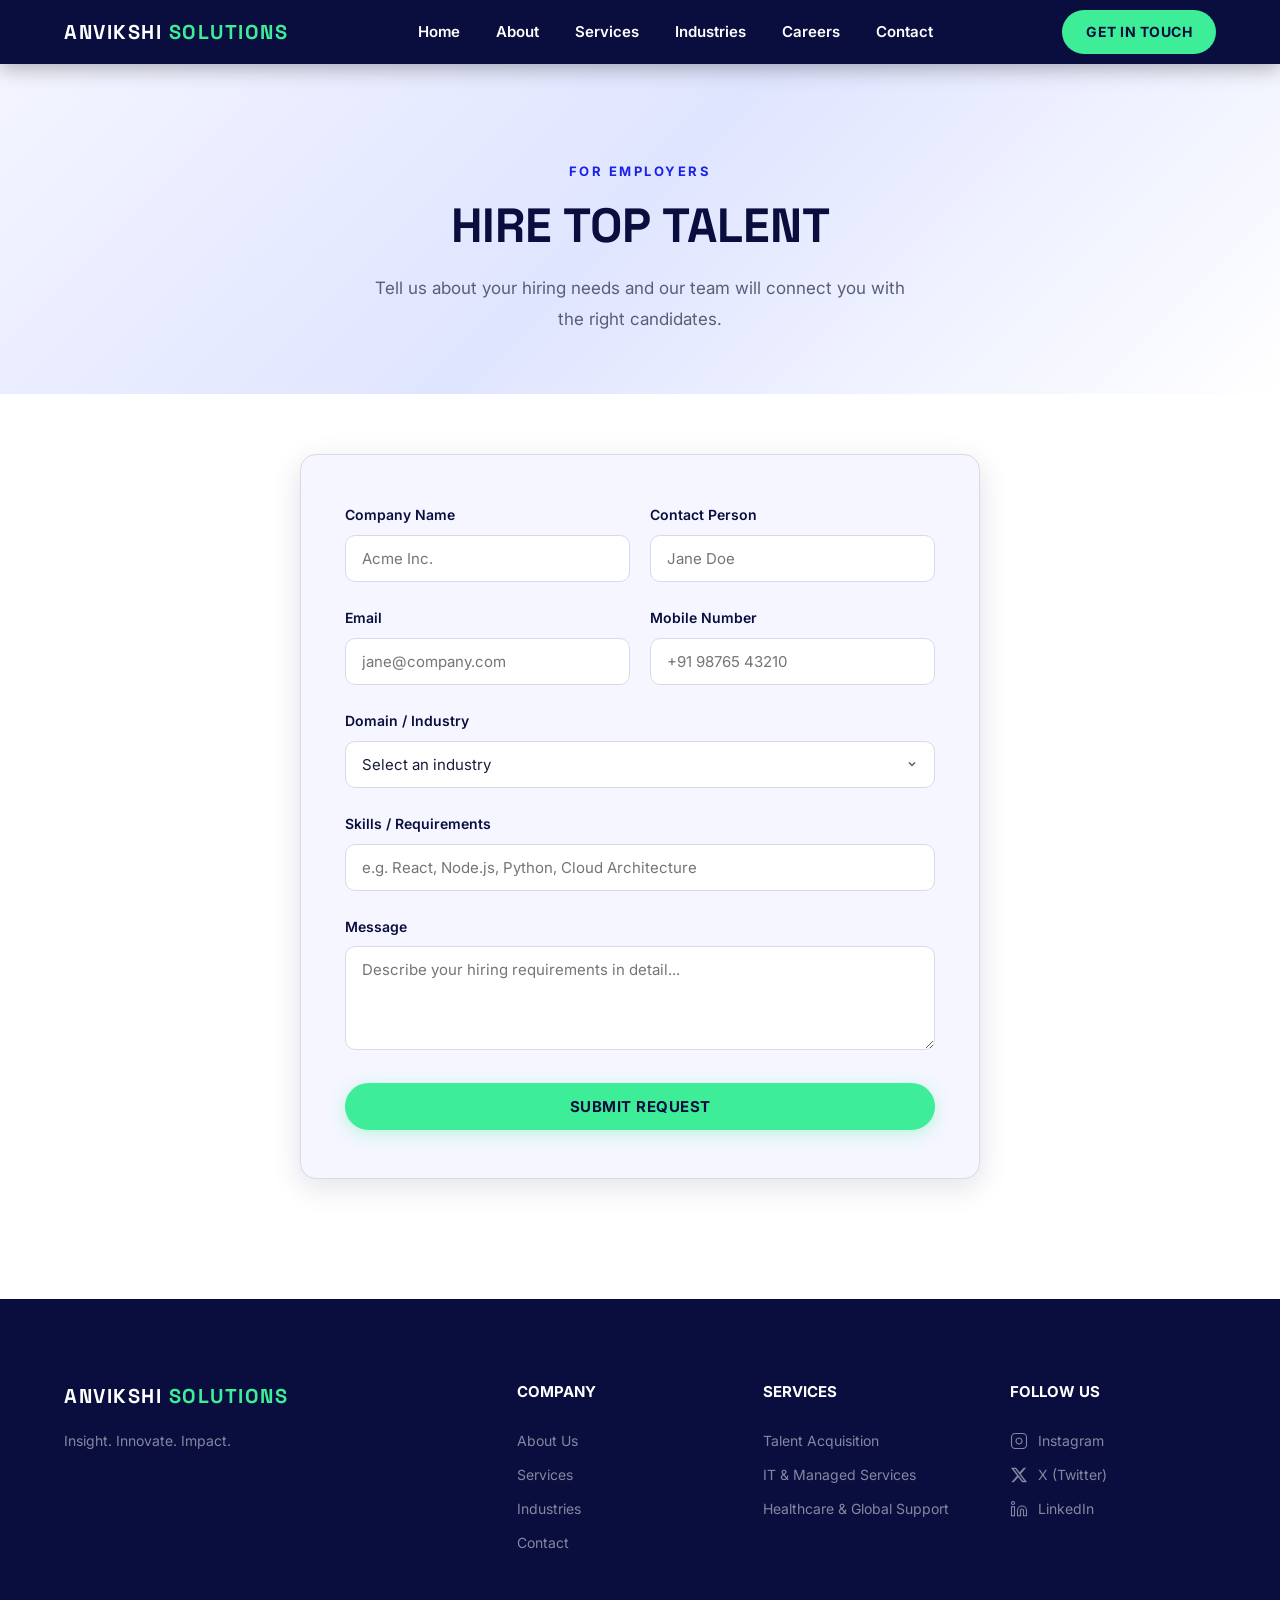
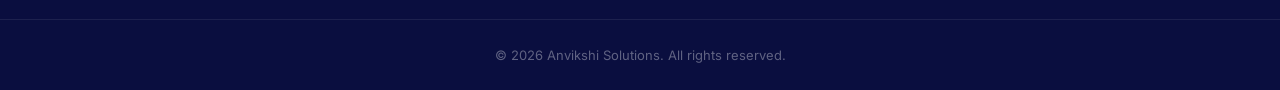
==== hire-talent.html @ 7a4a29b4 "updated website changes" ====
<!DOCTYPE html>
<html lang="en">
<head>
  <meta charset="UTF-8" />
  <meta name="viewport" content="width=device-width, initial-scale=1.0" />
  <title>Hire Talent — Anvikshi Solutions</title>
  <meta name="description" content="Partner with Anvikshi Solutions for strategic hiring and talent acquisition across industries." />
  <link rel="preconnect" href="https://fonts.googleapis.com" />
  <link rel="preconnect" href="https://fonts.gstatic.com" crossorigin />
  <link href="https://fonts.googleapis.com/css2?family=Space+Grotesk:wght@400;500;600;700&family=Inter:wght@300;400;500;600;700&display=swap" rel="stylesheet" />
  <link rel="stylesheet" href="index.css" />
  <link rel="stylesheet" href="page-form.css" />
</head>
<body>

  <!-- ===== NAVBAR ===== -->
  <nav class="navbar scrolled" id="navbar">
    <div class="nav-container">
      <a href="index.html" class="nav-logo">
        <span class="logo-text">ANVIKSHI <span class="logo-accent">SOLUTIONS</span></span>
      </a>
      <ul class="nav-links" id="navLinks">
        <li><a href="index.html#hero">Home</a></li>
        <li><a href="index.html#about">About</a></li>
        <li><a href="index.html#pillars">Services</a></li>
        <li><a href="index.html#industries">Industries</a></li>
        <li><a href="index.html#careers">Careers</a></li>
        <li><a href="index.html#contact">Contact</a></li>
      </ul>
      <a href="index.html#contact" class="nav-cta">Get in Touch</a>
      <button class="hamburger" id="hamburger" aria-label="Toggle Navigation">
        <span></span><span></span><span></span>
      </button>
    </div>
  </nav>

  <!-- ===== PAGE HERO ===== -->
  <section class="page-hero">
    <div class="container">
      <p class="section-tag">For Employers</p>
      <h1 class="section-title">Hire Top Talent</h1>
      <p class="section-subtitle">Tell us about your hiring needs and our team will connect you with the right candidates.</p>
    </div>
  </section>

  <!-- ===== FORM ===== -->
  <section class="page-form-section">
    <div class="container">
      <form class="page-form-card" id="hireForm">
        <div class="form-row">
          <div class="form-group">
            <label for="companyName">Company Name</label>
            <input type="text" id="companyName" name="companyName" placeholder="Acme Inc." required />
          </div>
          <div class="form-group">
            <label for="contactPerson">Contact Person</label>
            <input type="text" id="contactPerson" name="contactPerson" placeholder="Jane Doe" required />
          </div>
        </div>
        <div class="form-row">
          <div class="form-group">
            <label for="email">Email</label>
            <input type="email" id="email" name="email" placeholder="jane@company.com" required />
          </div>
          <div class="form-group">
            <label for="mobile">Mobile Number</label>
            <input type="tel" id="mobile" name="mobile" placeholder="+91 98765 43210" required />
          </div>
        </div>
        <div class="form-group">
          <label for="domain">Domain / Industry</label>
          <select id="domain" name="domain" required>
            <option value="" disabled selected>Select an industry</option>
            <option value="Information Technology">Information Technology</option>
            <option value="Healthcare">Healthcare</option>
            <option value="Infrastructure">Infrastructure</option>
            <option value="Finance">Finance</option>
            <option value="Support Services">Support Services</option>
            <option value="Manufacturing">Manufacturing</option>
          </select>
        </div>
        <div class="form-group">
          <label for="skills">Skills / Requirements</label>
          <input type="text" id="skills" name="skills" placeholder="e.g. React, Node.js, Python, Cloud Architecture" required />
        </div>
        <div class="form-group">
          <label for="message">Message</label>
          <textarea id="message" name="message" rows="4" placeholder="Describe your hiring requirements in detail..." required></textarea>
        </div>
        <button type="submit" class="btn btn-primary btn-full">Submit Request</button>
      </form>
    </div>
  </section>

  <!-- ===== FOOTER ===== -->
  <footer class="footer">
    <div class="container footer-grid">
      <div class="footer-brand">
        <a href="index.html" class="nav-logo">
          <span class="logo-text">ANVIKSHI <span class="logo-accent">SOLUTIONS</span></span>
        </a>
        <p>Insight. Innovate. Impact.</p>
      </div>
      <div class="footer-links">
        <h4>Company</h4>
        <a href="index.html#about">About Us</a>
        <a href="index.html#pillars">Services</a>
        <a href="index.html#industries">Industries</a>
        <a href="index.html#contact">Contact</a>
      </div>
      <div class="footer-links">
        <h4>Services</h4>
        <a href="index.html#pillars">Talent Acquisition</a>
        <a href="#">IT &amp; Managed Services</a>
        <a href="#">Healthcare &amp; Global Support</a>
      </div>
      <div class="footer-links">
        <h4>Follow Us</h4>
        <a href="#" class="social-link"><svg width="18" height="18" viewBox="0 0 24 24" fill="none" stroke="currentColor" stroke-width="1.5"><rect x="2" y="2" width="20" height="20" rx="5"/><path d="M16 11.37A4 4 0 1 1 12.63 8 4 4 0 0 1 16 11.37z"/><line x1="17.5" y1="6.5" x2="17.51" y2="6.5"/></svg><span>Instagram</span></a>
        <a href="#" class="social-link"><svg width="18" height="18" viewBox="0 0 24 24" fill="currentColor"><path d="M18.244 2.25h3.308l-7.227 8.26 8.502 11.24H16.17l-5.214-6.817L4.99 21.75H1.68l7.73-8.835L1.254 2.25H8.08l4.713 6.231zm-1.161 17.52h1.833L7.084 4.126H5.117z"/></svg><span>X (Twitter)</span></a>
        <a href="#" class="social-link"><svg width="18" height="18" viewBox="0 0 24 24" fill="none" stroke="currentColor" stroke-width="1.5"><path d="M16 8a6 6 0 0 1 6 6v7h-4v-7a2 2 0 0 0-2-2 2 2 0 0 0-2 2v7h-4v-7a6 6 0 0 1 6-6z"/><rect x="2" y="9" width="4" height="12"/><circle cx="4" cy="4" r="2"/></svg><span>LinkedIn</span></a>
      </div>
    </div>
    <div class="footer-bottom">
      <p>&copy; 2026 Anvikshi Solutions. All rights reserved.</p>
    </div>
  </footer>

  <script>
    // Hamburger mobile nav
    const hamburger = document.getElementById('hamburger');
    const navLinks = document.getElementById('navLinks');
    hamburger.addEventListener('click', () => {
      hamburger.classList.toggle('active');
      navLinks.classList.toggle('mobile-open');
      document.body.style.overflow = navLinks.classList.contains('mobile-open') ? 'hidden' : '';
    });
  </script>
  <script src="form-handler.js"></script>
  <script>
    initFormHandler({
      formId: 'hireForm',
      subjectPrefix: 'Hiring Requirement',
      nameField: 'companyName',
      successMessage: 'Thank you. Our team will contact you regarding your hiring requirements.',
      requiredFields: [
        { name: 'companyName', label: 'Company Name', type: 'text' },
        { name: 'contactPerson', label: 'Contact Person', type: 'text' },
        { name: 'email', label: 'Email', type: 'email' },
        { name: 'mobile', label: 'Mobile Number', type: 'tel' },
        { name: 'domain', label: 'Domain / Industry', type: 'text' },
        { name: 'skills', label: 'Skills / Requirements', type: 'text' },
        { name: 'message', label: 'Message', type: 'text' }
      ]
    });
  </script>
</body>
</html>
---- index.css ----
/* ===================================================
   ANVIKSHI SOLUTIONS — Premium Recruitment Website
   Design System & Styles
   =================================================== */

/* ---------- CUSTOM PROPERTIES ---------- */
:root {
  /* Colors — Recruited-style Electric Blue + Neon Green */
  --navy:        #0A0E3F;
  --navy-light:  #111566;
  --navy-mid:    #1B22E8;
  --blue-soft:   #E8EDFF;
  --blue-accent: #1B22E8;
  --orange:      #3DED97;
  --orange-dark: #2DD47F;
  --orange-glow: rgba(61, 237, 151, 0.25);
  --white:       #FFFFFF;
  --off-white:   #F5F6FF;
  --gray-100:    #F0F1FA;
  --gray-200:    #D8DAE8;
  --gray-400:    #8B8FA8;
  --gray-600:    #5A5E78;
  --gray-800:    #1A1D3A;

  /* Typography */
  --font-heading: 'Space Grotesk', sans-serif;
  --font-body:    'Inter', -apple-system, BlinkMacSystemFont, sans-serif;

  /* Spacing */
  --section-py:  120px;
  --container-w: 1200px;
  --radius:      16px;
  --radius-sm:   10px;

  /* Shadows */
  --shadow-sm:   0 2px 8px rgba(10,14,63,0.08);
  --shadow-md:   0 8px 30px rgba(10,14,63,0.12);
  --shadow-lg:   0 16px 48px rgba(10,14,63,0.16);
  --shadow-glow: 0 0 30px rgba(27,34,232,0.2);

  /* Transitions */
  --ease-out: cubic-bezier(0.22, 1, 0.36, 1);
}

/* ---------- RESET ---------- */
*, *::before, *::after { box-sizing: border-box; margin: 0; padding: 0; }
html { scroll-behavior: smooth; -webkit-font-smoothing: antialiased; }
body {
  font-family: var(--font-body);
  font-size: 16px;
  line-height: 1.7;
  color: var(--gray-800);
  background: var(--white);
  overflow-x: hidden;
}
a { text-decoration: none; color: inherit; }
img { max-width: 100%; display: block; }
ul { list-style: none; }
button, input, textarea { font-family: inherit; font-size: inherit; }

/* ---------- UTILITY ---------- */
.container {
  width: 100%;
  max-width: var(--container-w);
  margin: 0 auto;
  padding: 0 24px;
}

.section-tag {
  font-size: 13px;
  font-weight: 700;
  letter-spacing: 2.5px;
  text-transform: uppercase;
  color: var(--blue-accent);
  margin-bottom: 16px;
}

.section-title {
  font-family: var(--font-heading);
  font-size: clamp(32px, 4vw, 48px);
  font-weight: 700;
  line-height: 1.15;
  color: var(--navy);
  margin-bottom: 20px;
  text-transform: uppercase;
}
.section-title.light { color: var(--white); }

.section-subtitle {
  font-size: 17px;
  color: var(--gray-600);
  max-width: 560px;
  line-height: 1.8;
  text-align: center;
  margin: 0 auto;
}
.section-subtitle.light { color: rgba(255,255,255,0.7); }

/* ---------- BUTTONS ---------- */
.btn {
  display: inline-flex;
  align-items: center;
  justify-content: center;
  padding: 14px 32px;
  border-radius: 50px;
  font-weight: 700;
  font-size: 15px;
  cursor: pointer;
  transition: all 0.4s var(--ease-out);
  border: none;
  outline: none;
  text-transform: uppercase;
  letter-spacing: 0.5px;
}
.btn-primary {
  background: var(--orange);
  color: var(--navy);
  box-shadow: 0 4px 16px rgba(61,237,151,0.3);
}
.btn-primary:hover {
  background: var(--orange-dark);
  box-shadow: 0 6px 24px rgba(61,237,151,0.45);
  transform: translateY(-2px);
}
.btn-outline {
  background: transparent;
  color: var(--navy);
  border: 2px solid var(--navy);
}
.btn-outline:hover {
  background: var(--navy);
  color: var(--white);
  transform: translateY(-2px);
}
.btn-orange {
  background: var(--orange);
  color: var(--navy);
  box-shadow: 0 4px 16px rgba(61,237,151,0.3);
}
.btn-orange:hover {
  background: var(--orange-dark);
  transform: translateY(-2px);
  box-shadow: 0 6px 24px rgba(61,237,151,0.45);
}
.btn-full { width: 100%; }

/* ===================================================
   NAVBAR
   =================================================== */
.navbar {
  position: fixed;
  top: 0;
  left: 0;
  width: 100%;
  z-index: 1000;
  padding: 16px 0;
  transition: all 0.4s var(--ease-out);
  background: transparent;
}
/* Initial state: white text over dark hero video */
.navbar .logo-text { color: var(--white); }
.navbar .nav-links > li > a { color: rgba(255,255,255,0.85); }
.navbar .nav-links > li > a:hover { color: var(--orange); }
.navbar .hamburger span { background: var(--white); }
.navbar .dropdown-menu a { color: var(--navy); }
.navbar .dropdown-menu a:hover { color: var(--orange); }
.navbar.scrolled {
  background: var(--navy);
  backdrop-filter: blur(12px);
  box-shadow: 0 4px 20px rgba(0,0,0,0.3);
  padding: 10px 0;
}
.navbar.scrolled .logo-text,
.navbar.scrolled .nav-links > li > a,
.navbar.scrolled .hamburger span { color: var(--white); }

.navbar.scrolled .nav-links > li > a:hover { color: var(--orange); }
.navbar.scrolled .dropdown-menu a { color: var(--navy); }
.navbar.scrolled .dropdown-menu a:hover { color: var(--orange); background: var(--blue-soft); }
.nav-container {
  max-width: var(--container-w);
  margin: 0 auto;
  padding: 0 24px;
  display: flex;
  align-items: center;
  justify-content: space-between;
}
.nav-logo {
  display: flex;
  align-items: center;
  gap: 10px;
  z-index: 1001;
}
.logo-text {
  font-family: var(--font-heading);
  font-size: 20px;
  font-weight: 700;
  color: var(--navy);
  letter-spacing: 1.5px;
}
.logo-accent { color: var(--orange); }

.nav-links {
  display: flex;
  align-items: center;
  gap: 36px;
}
.nav-links a {
  font-size: 15px;
  font-weight: 600;
  color: var(--gray-800);
  transition: color 0.3s;
  position: relative;
}
.nav-links a:hover { color: var(--orange); }

/* Dropdown */
.nav-dropdown { position: relative; }
.dropdown-trigger {
  display: flex;
  align-items: center;
  gap: 4px;
  cursor: pointer;
}
.chevron { transition: transform 0.3s var(--ease-out); }
.nav-dropdown:hover .chevron,
.nav-dropdown.open .chevron { transform: rotate(180deg); }

.dropdown-menu {
  position: absolute;
  top: calc(100% + 12px);
  left: 50%;
  transform: translateX(-50%) translateY(8px);
  min-width: 260px;
  background: var(--white);
  border-radius: var(--radius);
  box-shadow: var(--shadow-lg);
  padding: 12px 0;
  opacity: 0;
  visibility: hidden;
  pointer-events: none;
  transition: all 0.35s var(--ease-out);
}
.nav-dropdown:hover .dropdown-menu,
.nav-dropdown.open .dropdown-menu {
  opacity: 1;
  visibility: visible;
  pointer-events: auto;
  transform: translateX(-50%) translateY(0);
}
.dropdown-menu a {
  display: flex;
  align-items: center;
  justify-content: space-between;
  padding: 10px 20px;
  font-size: 14px;
  transition: background 0.25s;
}
.dropdown-menu a:hover { background: var(--blue-soft); }

.badge-soon, .badge-future {
  font-size: 10px;
  font-weight: 700;
  padding: 3px 8px;
  border-radius: 20px;
  letter-spacing: 0.5px;
}
.badge-soon { background: #E8EDFF; color: var(--blue-accent); }
.badge-future { background: var(--blue-soft); color: var(--navy-mid); }

.nav-cta {
  padding: 10px 24px;
  background: var(--orange);
  color: var(--navy) !important;
  border-radius: 50px;
  font-weight: 700;
  font-size: 14px;
  transition: all 0.3s var(--ease-out);
  text-transform: uppercase;
  letter-spacing: 0.5px;
}
.nav-cta:hover {
  background: var(--orange-dark);
  transform: translateY(-1px);
}

/* Hamburger */
.hamburger {
  display: none;
  flex-direction: column;
  gap: 5px;
  background: none;
  border: none;
  cursor: pointer;
  z-index: 1001;
  padding: 4px;
}
.hamburger span {
  display: block;
  width: 24px;
  height: 2px;
  background: var(--navy);
  transition: all 0.35s var(--ease-out);
  border-radius: 2px;
}
.hamburger.active span:nth-child(1) { transform: rotate(45deg) translate(5px, 5px); }
.hamburger.active span:nth-child(2) { opacity: 0; }
.hamburger.active span:nth-child(3) { transform: rotate(-45deg) translate(5px, -5px); }

/* ===================================================
   HERO — Video Background
   =================================================== */
.hero {
  position: relative;
  min-height: 100vh;
  display: flex;
  align-items: center;
  padding: 120px 0 80px;
  overflow: hidden;
  background: var(--navy);
}

/* Background Video */
.hero-video {
  position: absolute;
  top: 0;
  left: 0;
  width: 100%;
  height: 100%;
  object-fit: cover;
  z-index: 0;
  pointer-events: none;
}

/* Dark Gradient Overlay */
.hero-overlay {
  position: absolute;
  top: 0;
  left: 0;
  width: 100%;
  height: 100%;
  background: linear-gradient(135deg, rgba(10,14,63,0.82) 0%, rgba(10,14,63,0.6) 50%, rgba(10,14,63,0.75) 100%);
  z-index: 1;
}

.hero-grid {
  display: grid;
  grid-template-columns: 1fr 1fr;
  gap: 60px;
  align-items: center;
  position: relative;
  z-index: 2;
}
.hero-tag {
  font-size: 13px;
  font-weight: 700;
  letter-spacing: 2.5px;
  text-transform: uppercase;
  color: var(--orange);
  margin-bottom: 20px;
}
.hero-title {
  font-family: var(--font-heading);
  font-size: clamp(38px, 5.5vw, 64px);
  font-weight: 700;
  line-height: 1.1;
  color: var(--white);
  margin-bottom: 24px;
  text-transform: uppercase;
}
.hero-desc {
  font-size: 17px;
  color: rgba(255,255,255,0.75);
  max-width: 480px;
  line-height: 1.8;
  margin-bottom: 36px;
}
.hero-btns {
  display: flex;
  gap: 16px;
  flex-wrap: wrap;
}
.hero .btn-outline {
  color: var(--white);
  border-color: rgba(255,255,255,0.4);
}
.hero .btn-outline:hover {
  background: var(--white);
  color: var(--navy);
  border-color: var(--white);
}
.hero-image {
  position: relative;
  display: flex;
  align-items: center;
  justify-content: center;
}
.hero-image img {
  transition: transform 0.6s var(--ease-out);
  max-width: 100%;
  width: 100%;
  filter: drop-shadow(0 8px 32px rgba(0,0,0,0.4));
}
.hero-image:hover img {
  transform: scale(1.05);
}

/* ===================================================
   ABOUT / PHILOSOPHY
   =================================================== */
.about {
  padding: var(--section-py) 0;
  background: var(--navy);
  text-align: center;
}
.about-grid {
  display: grid;
  grid-template-columns: repeat(3, 1fr);
  gap: 32px;
  margin-top: 60px;
}
.about-card {
  background: var(--navy-light);
  border: 1px solid rgba(255,255,255,0.06);
  border-radius: var(--radius);
  padding: 40px 32px;
  text-align: center;
  transition: all 0.45s var(--ease-out);
}
.about-card:hover {
  transform: translateY(-8px);
  box-shadow: 0 16px 40px rgba(0,0,0,0.25);
  border-color: rgba(61,237,151,0.3);
}
.about-icon {
  width: 56px;
  height: 56px;
  display: flex;
  align-items: center;
  justify-content: center;
  background: rgba(61,237,151,0.15);
  border-radius: 14px;
  color: var(--orange);
  margin: 0 auto 24px;
}
.about-card h3 {
  font-family: var(--font-heading);
  font-size: 22px;
  font-weight: 700;
  color: var(--white);
  margin-bottom: 12px;
  text-transform: uppercase;
}
.about-card p {
  font-size: 15px;
  color: rgba(255,255,255,0.6);
  line-height: 1.7;
}

/* ===================================================
   THREE PILLARS
   =================================================== */
.pillars {
  padding: var(--section-py) 0;
  background: var(--off-white);
  text-align: center;
}
.pillars-grid {
  display: grid;
  grid-template-columns: repeat(3, 1fr);
  gap: 32px;
  margin-top: 60px;
}
.pillar-card {
  position: relative;
  background: var(--white);
  border: 1px solid var(--gray-200);
  border-radius: var(--radius);
  padding: 44px 32px 40px;
  text-align: center;
  transition: all 0.45s var(--ease-out);
}
.pillar-card:hover {
  transform: translateY(-6px);
  box-shadow: var(--shadow-glow);
  border-color: var(--blue-accent);
}
.pillar-live {
  border-color: rgba(61,237,151,0.4);
}
.pillar-live:hover {
  box-shadow: 0 0 30px rgba(61,237,151,0.2);
  border-color: var(--orange);
}

.pillar-badge {
  position: absolute;
  top: 20px;
  right: 20px;
  font-size: 10px;
  font-weight: 700;
  letter-spacing: 1px;
  padding: 4px 12px;
  border-radius: 20px;
}
.pillar-badge.live {
  background: rgba(61,237,151,0.15);
  color: #1A9D5C;
}
.pillar-badge.soon {
  background: #E8EDFF;
  color: var(--blue-accent);
}

.pillar-icon {
  width: 64px;
  height: 64px;
  display: flex;
  align-items: center;
  justify-content: center;
  background: var(--blue-soft);
  border-radius: 16px;
  color: var(--blue-accent);
  margin: 0 auto 24px;
}
.pillar-live .pillar-icon {
  background: rgba(61,237,151,0.12);
  color: var(--orange);
}
.pillar-card h3 {
  font-family: var(--font-heading);
  font-size: 22px;
  font-weight: 700;
  color: var(--navy);
  margin-bottom: 12px;
}
.pillar-card p {
  font-size: 15px;
  color: var(--gray-600);
  line-height: 1.7;
}

/* ===================================================
   INDUSTRIES — Marquee
   =================================================== */
.industries {
  padding: var(--section-py) 0;
  text-align: center;
  overflow: hidden;
}

/* Marquee shared */
.marquee-wrapper {
  overflow: hidden;
  position: relative;
  width: 100%;
}
.marquee-wrapper::before,
.marquee-wrapper::after {
  content: '';
  position: absolute;
  top: 0;
  width: 100px;
  height: 100%;
  z-index: 2;
  pointer-events: none;
}
.marquee-wrapper::before { left: 0; background: linear-gradient(to right, var(--white), transparent); }
.marquee-wrapper::after  { right: 0; background: linear-gradient(to left, var(--white), transparent); }

.marquee-track {
  display: flex;
  gap: 24px;
  width: max-content;
  animation: marqueeScroll 35s linear infinite;
}
.marquee-track:hover { animation-play-state: paused; }
.marquee-track-reverse { animation-name: marqueeScrollReverse; }

@keyframes marqueeScroll {
  0%   { transform: translateX(0); }
  100% { transform: translateX(-50%); }
}
@keyframes marqueeScrollReverse {
  0%   { transform: translateX(-50%); }
  100% { transform: translateX(0); }
}

.industry-card {
  flex: 0 0 auto;
  background: var(--white);
  border: 1px solid var(--gray-200);
  border-radius: 60px;
  padding: 24px 36px;
  display: flex;
  align-items: center;
  gap: 16px;
  transition: all 0.4s var(--ease-out);
  cursor: default;
}
.industry-card:hover {
  transform: translateY(-5px);
  border-color: var(--orange);
  box-shadow: var(--shadow-md);
}
.industry-icon {
  width: 52px;
  height: 52px;
  display: flex;
  align-items: center;
  justify-content: center;
  background: var(--blue-soft);
  border-radius: 50%;
  color: var(--blue-accent);
  flex-shrink: 0;
  transition: all 0.4s var(--ease-out);
}
.industry-card:hover .industry-icon {
  background: rgba(61,237,151,0.12);
  color: var(--orange);
}
.industry-card h3 {
  font-family: var(--font-heading);
  font-size: 16px;
  font-weight: 700;
  color: var(--navy);
  text-transform: uppercase;
  white-space: nowrap;
}

/* ===================================================
   TESTIMONIALS — Marquee
   =================================================== */
.testimonials {
  padding: var(--section-py) 0;
  background: var(--off-white);
  text-align: center;
  overflow: hidden;
}
.testimonial-marquee::before { background: linear-gradient(to right, var(--off-white), transparent); }
.testimonial-marquee::after  { background: linear-gradient(to left, var(--off-white), transparent); }

.testimonial-card {
  flex: 0 0 360px;
  background: var(--white);
  border: 1px solid var(--gray-200);
  border-radius: var(--radius);
  padding: 32px 28px;
  text-align: left;
  transition: all 0.4s var(--ease-out);
  cursor: default;
}
.testimonial-card:hover {
  transform: translateY(-6px);
  box-shadow: var(--shadow-md);
  border-color: var(--orange);
}
.stars {
  color: #F5A623;
  font-size: 18px;
  letter-spacing: 2px;
  margin-bottom: 16px;
}
.testimonial-text {
  font-size: 15px;
  color: var(--gray-600);
  line-height: 1.7;
  margin-bottom: 20px;
  font-style: italic;
}
.testimonial-author {
  display: flex;
  flex-direction: column;
  gap: 2px;
}
.testimonial-author strong {
  font-family: var(--font-heading);
  font-size: 16px;
  color: var(--navy);
}
.testimonial-author span {
  font-size: 13px;
  color: var(--gray-400);
}

/* Social Links */
.social-link {
  display: flex !important;
  align-items: center;
  gap: 10px;
}
.social-link svg {
  flex-shrink: 0;
  transition: transform 0.3s var(--ease-out), color 0.3s;
}
.social-link:hover svg {
  transform: translateY(-2px);
  color: var(--orange);
}

/* ===================================================
   PARTNERS
   =================================================== */
.partners {
  padding: var(--section-py) 0;
  background: var(--off-white);
  text-align: center;
}
.partners-row {
  display: flex;
  justify-content: center;
  align-items: center;
  gap: 40px;
  flex-wrap: wrap;
  margin-top: 48px;
}
.partner-logo {
  flex: 0 0 auto;
}
.partner-logo img {
  height: 140px;
  width: auto;
  object-fit: contain;
  filter: grayscale(100%) opacity(0.6);
  transition: all 0.4s var(--ease-out);
}
.partner-logo img:hover {
  filter: grayscale(0%) opacity(1);
  transform: scale(1.05);
}

/* ===================================================
   JOB SEEKERS
   =================================================== */
.job-seekers {
  padding: var(--section-py) 0;
}
.job-seekers-grid {
  display: grid;
  grid-template-columns: 1fr 1fr;
  gap: 60px;
  align-items: center;
}
.job-seekers-image img {
  border-radius: 20px;
  box-shadow: var(--shadow-md);
  transition: transform 0.6s var(--ease-out);
}
.job-seekers-image:hover img {
  transform: scale(1.02);
}
.job-seekers-content .section-title { margin-bottom: 16px; }
.job-seekers-content .section-subtitle { margin-bottom: 32px; }
.redirect-note {
  margin-top: 12px;
  font-size: 13px;
  color: var(--gray-400);
  font-style: italic;
}

/* ===================================================
   EMPLOYERS
   =================================================== */
.employers {
  padding: var(--section-py) 0;
  background: var(--navy);
  text-align: center;
}
.employers-content {
  max-width: 640px;
  margin: 0 auto;
}
.employers-content .section-tag { color: var(--orange); }

/* ===================================================
   CONTACT
   =================================================== */
.contact {
  padding: var(--section-py) 0;
}
.contact-grid {
  display: grid;
  grid-template-columns: 1fr 1fr;
  gap: 60px;
  align-items: start;
}
.contact-details {
  margin-top: 40px;
  display: flex;
  flex-direction: column;
  gap: 20px;
}
.contact-item {
  display: flex;
  align-items: center;
  gap: 14px;
  color: var(--gray-600);
  font-size: 15px;
}
.contact-item svg { color: var(--orange); flex-shrink: 0; }

/* Form */
.contact-form {
  background: var(--off-white);
  border-radius: var(--radius);
  padding: 40px;
  border: 1px solid var(--gray-200);
}
.form-group {
  margin-bottom: 20px;
}
.form-group label {
  display: block;
  font-size: 14px;
  font-weight: 600;
  color: var(--navy);
  margin-bottom: 8px;
}
.form-group input,
.form-group textarea {
  width: 100%;
  padding: 12px 16px;
  border: 1px solid var(--gray-200);
  border-radius: var(--radius-sm);
  background: var(--white);
  color: var(--gray-800);
  transition: border-color 0.3s;
  outline: none;
}
.form-group input:focus,
.form-group textarea:focus {
  border-color: var(--blue-accent);
}
.form-group textarea { resize: vertical; }
.form-success {
  display: none;
  text-align: center;
  color: #2E7D32;
  font-weight: 600;
  margin-top: 16px;
}
.form-success.show { display: block; }

/* Form Messages (via form-handler.js) */
.form-message {
  margin-top: 20px;
  padding: 16px 20px;
  border-radius: var(--radius-sm);
  font-size: 14px;
  font-weight: 500;
  line-height: 1.6;
  transition: opacity 0.4s, transform 0.4s;
  animation: fadeInUp 0.5s var(--ease-out);
}
.form-message-success {
  background: rgba(46,125,50,0.08);
  color: #2E7D32;
  border: 1px solid rgba(46,125,50,0.2);
}
.form-message-error {
  background: rgba(211,47,47,0.08);
  color: #C62828;
  border: 1px solid rgba(211,47,47,0.2);
}

/* Field Error */
.field-error {
  border-color: #C62828 !important;
  box-shadow: 0 0 0 3px rgba(198,40,40,0.1) !important;
}

/* Button Loading */
.btn-loading {
  opacity: 0.8;
  pointer-events: none;
}
.btn-spinner {
  display: inline-block;
  width: 16px;
  height: 16px;
  border: 2px solid currentColor;
  border-right-color: transparent;
  border-radius: 50%;
  animation: spinBtn 0.6s linear infinite;
  vertical-align: middle;
  margin-right: 6px;
}
@keyframes spinBtn {
  to { transform: rotate(360deg); }
}
@keyframes fadeInUp {
  from { opacity: 0; transform: translateY(12px); }
  to   { opacity: 1; transform: translateY(0); }
}

/* ===================================================
   FOOTER
   =================================================== */
.footer {
  background: var(--navy);
  padding: 80px 0 0;
}
.footer-grid {
  display: grid;
  grid-template-columns: 2fr 1fr 1fr 1fr;
  gap: 40px;
}
.footer-brand p {
  color: rgba(255,255,255,0.5);
  font-size: 14px;
  margin-top: 16px;
  line-height: 1.7;
}
.footer-brand .logo-text { color: var(--white); }
.footer-links h4 {
  color: var(--white);
  font-size: 15px;
  font-weight: 700;
  margin-bottom: 20px;
  text-transform: uppercase;
}
.footer-links a {
  display: block;
  color: rgba(255,255,255,0.5);
  font-size: 14px;
  padding: 5px 0;
  transition: color 0.3s;
}
.footer-links a:hover { color: var(--orange); }
.footer-bottom {
  border-top: 1px solid rgba(255,255,255,0.08);
  margin-top: 60px;
  padding: 24px 0;
  text-align: center;
}
.footer-bottom p {
  color: rgba(255,255,255,0.35);
  font-size: 13px;
}

/* ===================================================
   SCROLL REVEAL ANIMATIONS
   =================================================== */
.reveal {
  opacity: 0;
  transform: translateY(40px);
  transition: opacity 0.8s var(--ease-out), transform 0.8s var(--ease-out);
}
.reveal.reveal-right {
  transform: translateX(40px);
}
.reveal.visible {
  opacity: 1;
  transform: translate(0, 0);
}

/* ===================================================
   RESPONSIVE
   =================================================== */
@media (max-width: 1024px) {
  .hero-grid { grid-template-columns: 1fr; gap: 48px; text-align: center; }
  .hero-desc { margin: 0 auto 36px; }
  .hero-btns { justify-content: center; }
  .hero-image { max-width: 480px; margin: 0 auto; }
  .about-grid { grid-template-columns: 1fr 1fr; }
  .pillars-grid { grid-template-columns: 1fr 1fr; }
  .footer-grid { grid-template-columns: 1fr 1fr; gap: 32px; }
}

@media (max-width: 768px) {
  :root { --section-py: 80px; }

  .nav-links, .nav-cta { display: none; }
  .hamburger { display: flex; }

  /* Mobile menu overlay */
  .nav-links.mobile-open {
    display: flex;
    flex-direction: column;
    position: fixed;
    top: 0;
    left: 0;
    width: 100%;
    height: 100vh;
    background: var(--white);
    justify-content: center;
    align-items: center;
    gap: 28px;
    z-index: 999;
  }
  .nav-links.mobile-open a {
    font-size: 20px;
    font-weight: 600;
    color: var(--navy);
  }
  .nav-links.mobile-open .dropdown-menu {
    position: static;
    transform: none;
    box-shadow: none;
    opacity: 1;
    visibility: visible;
    pointer-events: auto;
    padding: 8px 0;
    min-width: auto;
  }

  .about-grid { grid-template-columns: 1fr; }
  .pillars-grid { grid-template-columns: 1fr; }

  .job-seekers-grid { grid-template-columns: 1fr; }
  .contact-grid { grid-template-columns: 1fr; }
  .footer-grid { grid-template-columns: 1fr; }
}

@media (max-width: 480px) {
  .industries-grid { grid-template-columns: 1fr; }
  .hero-title { font-size: 32px; }
  .partners-row { gap: 20px; }
  .partner-placeholder { width: 110px; height: 50px; }
  .contact-form { padding: 24px; }
}
---- page-form.css ----
/* ===================================================
   SHARED FORM PAGES — Upload Resume & Hire Talent
   =================================================== */

/* Page Hero */
.page-hero {
  padding: 160px 0 60px;
  background: linear-gradient(135deg, var(--off-white) 0%, #E0E5FF 50%, var(--white) 100%);
  text-align: center;
}
.page-hero .section-subtitle {
  margin: 0 auto;
}

/* Form Section */
.page-form-section {
  padding: 60px 0 var(--section-py);
}

.page-form-card {
  max-width: 680px;
  margin: 0 auto;
  background: var(--off-white);
  border-radius: var(--radius);
  padding: 48px 44px;
  border: 1px solid var(--gray-200);
  box-shadow: var(--shadow-md);
}

.form-row {
  display: grid;
  grid-template-columns: 1fr 1fr;
  gap: 20px;
}

.page-form-card .form-group {
  margin-bottom: 24px;
}

.page-form-card .form-group label {
  display: block;
  font-size: 14px;
  font-weight: 600;
  color: var(--navy);
  margin-bottom: 8px;
}

.form-hint {
  font-size: 13px;
  color: var(--gray-400);
  line-height: 1.6;
  margin-bottom: 12px;
  padding: 12px 16px;
  background: rgba(27,34,232,0.04);
  border-left: 3px solid var(--blue-accent);
  border-radius: 0 var(--radius-sm) var(--radius-sm) 0;
}

.page-form-card .form-group input,
.page-form-card .form-group textarea,
.page-form-card .form-group select {
  width: 100%;
  padding: 13px 16px;
  border: 1px solid var(--gray-200);
  border-radius: var(--radius-sm);
  background: var(--white);
  color: var(--gray-800);
  transition: border-color 0.3s, box-shadow 0.3s;
  outline: none;
  font-family: var(--font-body);
  font-size: 15px;
}

.page-form-card .form-group input:focus,
.page-form-card .form-group textarea:focus,
.page-form-card .form-group select:focus {
  border-color: var(--blue-accent);
  box-shadow: 0 0 0 3px rgba(27,34,232,0.08);
}

.page-form-card .form-group textarea {
  resize: vertical;
}

.page-form-card .form-group select {
  cursor: pointer;
  appearance: none;
  background-image: url("data:image/svg+xml,%3Csvg width='12' height='12' viewBox='0 0 12 12' xmlns='http://www.w3.org/2000/svg'%3E%3Cpath d='M3 4.5L6 7.5L9 4.5' stroke='%235A5E78' stroke-width='1.5' fill='none'/%3E%3C/svg%3E");
  background-repeat: no-repeat;
  background-position: right 16px center;
  padding-right: 40px;
}

/* File Upload */
.file-upload-wrapper {
  position: relative;
}
.file-upload-wrapper input[type="file"] {
  position: absolute;
  top: 0;
  left: 0;
  width: 100%;
  height: 100%;
  opacity: 0;
  cursor: pointer;
  z-index: 2;
}
.file-upload-label {
  display: flex;
  align-items: center;
  justify-content: center;
  gap: 12px;
  padding: 24px;
  border: 2px dashed var(--gray-200);
  border-radius: var(--radius-sm);
  color: var(--gray-400);
  font-size: 14px;
  transition: all 0.3s var(--ease-out);
  background: var(--white);
}
.file-upload-wrapper:hover .file-upload-label {
  border-color: var(--blue-accent);
  color: var(--blue-accent);
}

/* Success Message */
.page-form-card .form-success {
  display: none;
  text-align: center;
  color: #2E7D32;
  font-weight: 600;
  margin-top: 20px;
  padding: 16px;
  background: rgba(46,125,50,0.08);
  border-radius: var(--radius-sm);
}
.page-form-card .form-success.show {
  display: block;
  animation: fadeInUp 0.5s var(--ease-out);
}

@keyframes fadeInUp {
  from { opacity: 0; transform: translateY(12px); }
  to   { opacity: 1; transform: translateY(0); }
}

/* Responsive */
@media (max-width: 768px) {
  .page-form-card {
    padding: 32px 24px;
  }
  .form-row {
    grid-template-columns: 1fr;
  }
  .page-hero {
    padding: 140px 0 40px;
  }
}
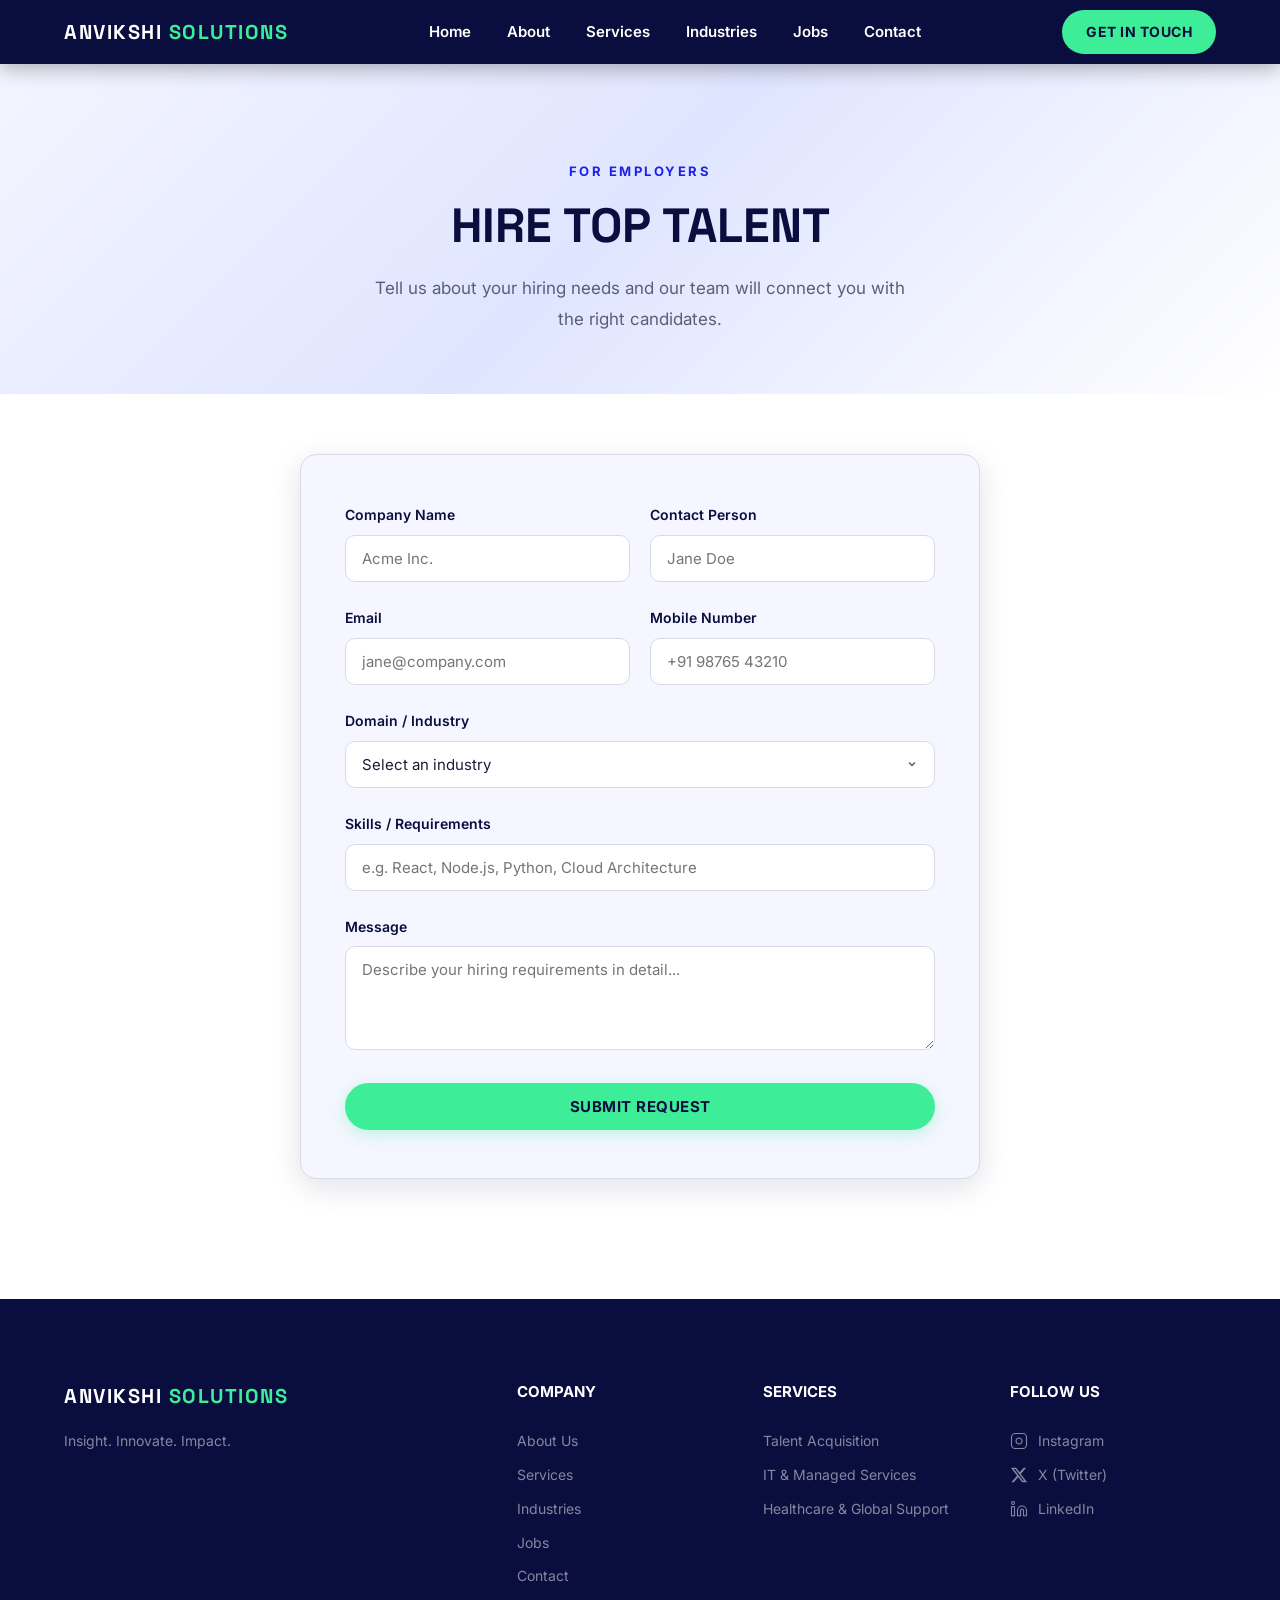
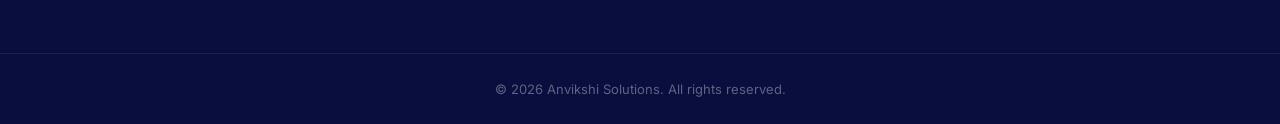
==== commit e0e8704b: "job listing" ====
--- a/hire-talent.html
+++ b/hire-talent.html
@@ -24,7 +24,7 @@
         <li><a href="index.html#about">About</a></li>
         <li><a href="index.html#pillars">Services</a></li>
         <li><a href="index.html#industries">Industries</a></li>
-        <li><a href="index.html#careers">Careers</a></li>
+        <li><a href="jobs.html">Jobs</a></li>
         <li><a href="index.html#contact">Contact</a></li>
       </ul>
       <a href="index.html#contact" class="nav-cta">Get in Touch</a>
@@ -106,6 +106,7 @@
         <a href="index.html#about">About Us</a>
         <a href="index.html#pillars">Services</a>
         <a href="index.html#industries">Industries</a>
+        <a href="jobs.html">Jobs</a>
         <a href="index.html#contact">Contact</a>
       </div>
       <div class="footer-links">
--- a/index.css
+++ b/index.css
@@ -368,6 +368,18 @@
   margin-bottom: 24px;
   text-transform: uppercase;
 }
+.hero-title.hero-title-sm {
+  font-size: clamp(32px, 4.4vw, 48px);
+}
+.hero-subtitle {
+  font-family: var(--font-heading);
+  font-size: clamp(18px, 2.2vw, 24px);
+  font-weight: 500;
+  color: var(--orange);
+  margin-bottom: 20px;
+  line-height: 1.4;
+  text-transform: none;
+}
 .hero-desc {
   font-size: 17px;
   color: rgba(255,255,255,0.75);
@@ -709,16 +721,31 @@
 .partners-row {
   display: flex;
   justify-content: center;
-  align-items: center;
-  gap: 40px;
+  align-items: flex-start;
+  gap: 30px;
   flex-wrap: wrap;
   margin-top: 48px;
 }
 .partner-logo {
-  flex: 0 0 auto;
+  flex: 1 1 0;
+  min-width: 250px;
+  max-width: 400px;
+  display: flex;
+  flex-direction: column;
+  align-items: center;
+  justify-content: flex-start;
+}
+.partner-label {
+  font-family: var(--font-heading);
+  font-size: 13px;
+  font-weight: 600;
+  color: var(--navy);
+  margin-top: 12px;
+  text-transform: uppercase;
+  letter-spacing: 0.5px;
 }
 .partner-logo img {
-  height: 140px;
+  height: 180px;
   width: auto;
   object-fit: contain;
   filter: grayscale(100%) opacity(0.6);
@@ -798,6 +825,19 @@
   font-size: 15px;
 }
 .contact-item svg { color: var(--orange); flex-shrink: 0; }
+.contact-item a {
+  color: var(--gray-600);
+  text-decoration: none;
+  transition: color 0.3s;
+}
+.contact-item a:hover { color: var(--orange); }
+.contact-serving {
+  margin-top: 12px;
+  font-size: 14px;
+  color: var(--gray-400);
+  font-style: italic;
+  line-height: 1.6;
+}
 
 /* Form */
 .contact-form {
@@ -936,6 +976,12 @@
 .footer-bottom p {
   color: rgba(255,255,255,0.35);
   font-size: 13px;
+}
+.footer-seo {
+  margin-top: 8px;
+  font-size: 12px;
+  color: rgba(255,255,255,0.22);
+  letter-spacing: 0.5px;
 }
 
 /* ===================================================
@@ -1019,3 +1065,188 @@
   .partner-placeholder { width: 110px; height: 50px; }
   .contact-form { padding: 24px; }
 }
+
+/* ===================================================
+   JOBS PAGE
+   =================================================== */
+.jobs-section {
+  padding: 80px 0;
+  background-color: var(--off-white);
+}
+.jobs-filters {
+  display: flex;
+  justify-content: center;
+  gap: 16px;
+  margin-bottom: 48px;
+  flex-wrap: wrap;
+}
+.filter-btn {
+  padding: 12px 24px;
+  border: 2px solid var(--gray-200);
+  background: var(--white);
+  color: var(--gray-600);
+  border-radius: 50px;
+  font-family: var(--font-body);
+  font-weight: 500;
+  font-size: 15px;
+  cursor: pointer;
+  transition: all 0.3s ease;
+}
+.filter-btn:hover {
+  border-color: var(--orange);
+  color: var(--orange);
+}
+.filter-btn.active {
+  background: var(--navy);
+  border-color: var(--navy);
+  color: var(--white);
+}
+
+.jobs-grid {
+  display: grid;
+  grid-template-columns: repeat(auto-fit, minmax(320px, 1fr));
+  gap: 32px;
+}
+.job-card {
+  background: var(--white);
+  border-radius: 16px;
+  padding: 32px;
+  box-shadow: 0 10px 40px rgba(0,0,0,0.03);
+  transition: all 0.4s var(--ease-out);
+  display: flex;
+  flex-direction: column;
+  position: relative;
+  overflow: hidden;
+  border: 1px solid rgba(0,0,0,0.03);
+}
+.job-card:hover {
+  transform: translateY(-8px);
+  box-shadow: 0 20px 40px rgba(0,0,0,0.08);
+  border-color: rgba(255,107,53,0.1);
+}
+.job-category {
+  display: inline-block;
+  padding: 6px 12px;
+  background: rgba(255, 107, 53, 0.1);
+  color: var(--orange);
+  border-radius: 30px;
+  font-size: 13px;
+  font-weight: 600;
+  margin-bottom: 20px;
+  align-self: flex-start;
+}
+.job-title {
+  font-family: var(--font-heading);
+  font-size: 22px;
+  font-weight: 600;
+  color: var(--navy);
+  margin-bottom: 16px;
+}
+.job-meta {
+  display: flex;
+  flex-wrap: wrap;
+  gap: 16px;
+  margin-bottom: 24px;
+}
+.job-meta span {
+  display: flex;
+  align-items: center;
+  gap: 6px;
+  font-size: 14px;
+  color: var(--gray-500);
+}
+.job-meta svg {
+  color: var(--orange);
+}
+.job-desc {
+  font-size: 15px;
+  color: var(--gray-600);
+  line-height: 1.6;
+  margin-bottom: 32px;
+  flex-grow: 1;
+}
+.card-actions {
+  margin-top: auto;
+  display: flex;
+  gap: 12px;
+}
+.empty-jobs-msg {
+  text-align: center;
+  font-size: 18px;
+  color: var(--gray-500);
+  padding: 40px 0;
+  grid-column: 1 / -1;
+}
+
+/* Modal Styling */
+.job-modal-overlay {
+  position: fixed;
+  top: 0;
+  left: 0;
+  width: 100vw;
+  height: 100vh;
+  background: rgba(14, 25, 50, 0.7);
+  backdrop-filter: blur(5px);
+  z-index: 10000;
+  display: flex;
+  align-items: center;
+  justify-content: center;
+  opacity: 0;
+  visibility: hidden;
+  transition: all 0.3s ease;
+}
+.job-modal-overlay.open {
+  opacity: 1;
+  visibility: visible;
+}
+.job-modal-content {
+  background: var(--white);
+  border-radius: 16px;
+  width: 90%;
+  max-width: 600px;
+  max-height: 85vh;
+  padding: 32px;
+  position: relative;
+  transform: translateY(20px);
+  transition: all 0.3s ease;
+  overflow-y: auto;
+  box-shadow: 0 20px 60px rgba(0,0,0,0.15);
+}
+.job-modal-overlay.open .job-modal-content {
+  transform: translateY(0);
+}
+.job-modal-close {
+  position: absolute;
+  top: 16px;
+  right: 16px;
+  background: none;
+  border: none;
+  font-size: 32px;
+  color: var(--gray-500);
+  cursor: pointer;
+  line-height: 1;
+  padding: 4px;
+}
+.job-modal-close:hover {
+  color: var(--navy);
+}
+.modal-formatted-content h4 {
+  font-family: var(--font-heading);
+  color: var(--navy);
+  margin: 20px 0 8px;
+  font-size: 16px;
+}
+.modal-formatted-content p, .modal-formatted-content ul {
+  font-size: 15px;
+  color: var(--gray-600);
+  line-height: 1.6;
+}
+.modal-formatted-content ul {
+  padding-left: 20px;
+  margin-bottom: 16px;
+}
+.job-modal-footer {
+  margin-top: 32px;
+  padding-top: 24px;
+  border-top: 1px solid var(--gray-200);
+}
